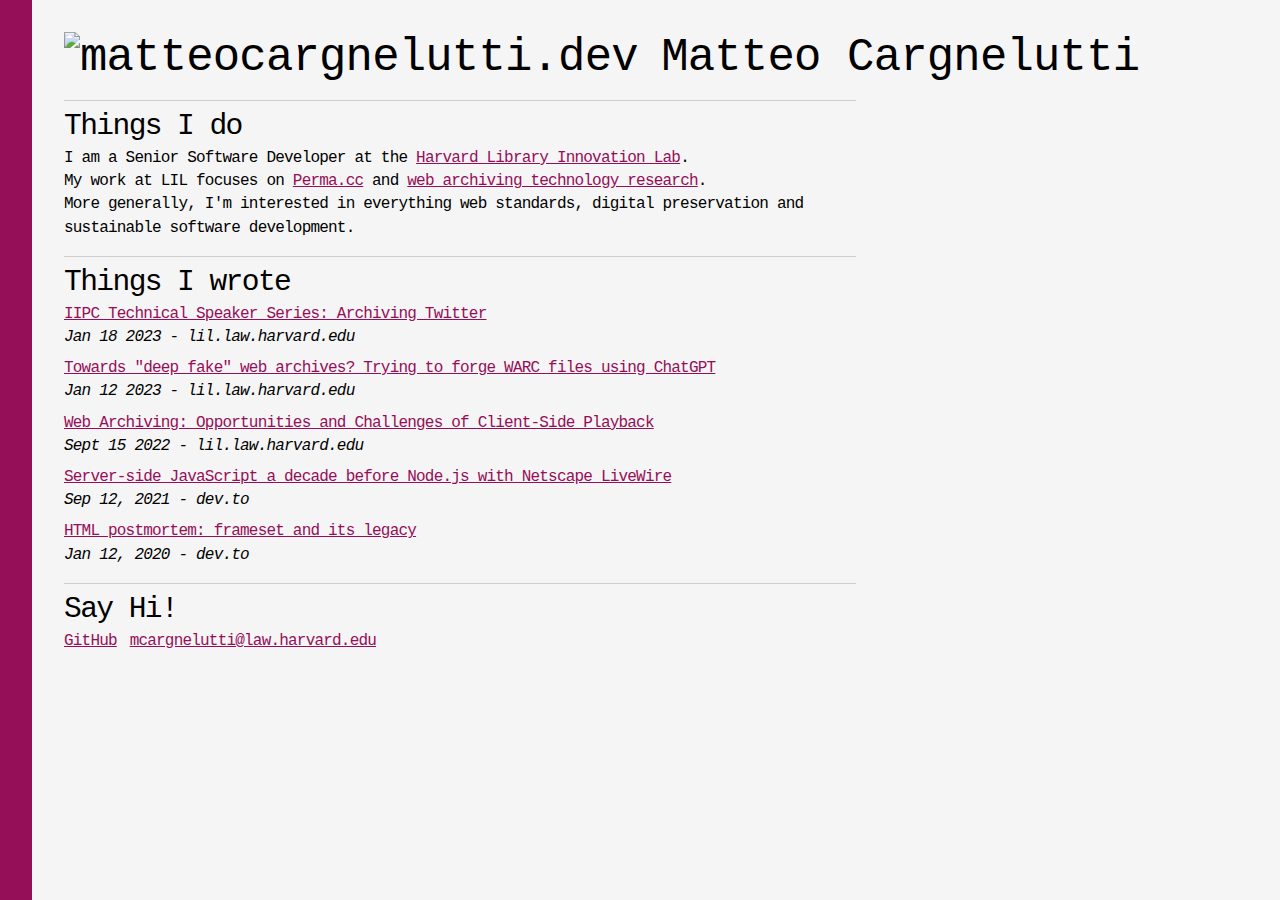
==== public/index.html @ d2f9f0ee "Update index.html" ====
<!DOCTYPE html>
<html lang="en">
  <head>
    <title>Matteo Cargnelutti is on the internet.</title>
    <meta name="description" content="Personal website - matteocargnelutti.dev" />

    <meta charset="UTF-8" />
    <meta name="viewport" content="width=device-width, initial-scale=1.0" />

    <link rel="stylesheet" href="index.css" />
  </head>

  <body>
    <main>
      <h1>
        <img src="/assets/computer.png" alt="matteocargnelutti.dev" aria-hidden="true"/>
        <span>Matteo Cargnelutti</span>
      </h1>

      <section>
        <h2>Things I do</h2>

        <p>
          I am a Senior Software Developer at the <a href="https://lil.law.harvard.edu">Harvard Library Innovation Lab</a>.<br>
          My work at LIL focuses on <a href="https://perma.cc">Perma.cc</a> and <a href="https://tools.perma.cc">web archiving technology research</a>.<br>
          More generally, I'm interested in everything web standards, digital preservation and sustainable software development.<br>
        </p>
      </section>

      <section>
        <h2>Things I wrote</h2>

        <ul>
          <li>
            <a href="https://lil.law.harvard.edu/blog/2023/01/18/thread-keeper-iipc-webinar/">
              IIPC Technical Speaker Series: Archiving Twitter
            </a><br>
            <em>Jan 18 2023 - lil.law.harvard.edu</em>
          </li>

          <li>
            <a href="https://lil.law.harvard.edu/blog/2023/01/13/chatgpt-web-archives/">
              Towards "deep fake" web archives? Trying to forge WARC files using ChatGPT
            </a><br>
            <em>Jan 12 2023 - lil.law.harvard.edu</em>
          </li>

          <li>
            <a href="https://lil.law.harvard.edu/blog/2022/09/15/opportunities-and-challenges-of-client-side-playback/">
              Web Archiving: Opportunities and Challenges of Client-Side Playback
            </a><br>
            <em>Sept 15 2022 - lil.law.harvard.edu</em>
          </li>

          <li>
            <a href="https://dev.to/macargnelutti/server-side-javascript-a-decade-before-node-js-with-netscape-livewire-l72">
              Server-side JavaScript a decade before Node.js with Netscape LiveWire
            </a><br>
            <em>Sep 12, 2021 - dev.to</em>
          </li>

          <li>
            <a href="https://dev.to/macargnelutti/html-postmortem-frameset-and-its-legacy-5h83">
              HTML postmortem: frameset and its legacy
            </a><br>
            <em>Jan 12, 2020 - dev.to</em>
          </li>
        </ul>
      </section>

      <section>
        <h2>Say Hi!</h2>

        <ul class="flat">
          <li><a href="https://github.com/matteocargnelutti">GitHub</a></li>
          <li><a href="mailto:mcargnelutti@law.harvard.edu">mcargnelutti@law.harvard.edu</a></li>
        </ul>
      </section>

    </main>
  </body>
</html>
---- public/index.css ----
* {
  padding: 0px;
  margin: 0px;
  box-sizing: border-box;
}

:root {
  --main-color: rgb(29, 29, 29);
  --main-color-: rgb(57, 57, 57);
  --main-color--: rgb(70, 70, 70);
  --main-color---: rgb(100, 100, 100);
  
  --opposite-color: rgb(245, 245, 245);
  --opposite-color-: rgb(225, 225, 225);
  --opposite-color--: rgb(205, 205, 205);

  --special-color: #950e58;
  --special-color-: rgb(85, 9, 50);
}

html {
  font-size: 16px;
  font-size: clamp(16px, 1.15vmax, 28px);
  font-family: Courier, monospace;
}

* {
  letter-spacing: -0.05rem;
}

body {
  font-size: 1rem;
  background-color: var(--special-color);
  min-height: 100vh;
  padding-left: 2rem;
}

@media (max-width: 769px) {
  body {
    padding-left: 1rem;
  }
}


a {
  color: var(--special-color);
}

a:hover {
  color: var(--special-color-);
  text-decoration: none;
}

body > main {
  padding: 2rem;
  background-color: var(--opposite-color);
  min-height: 100vh;
}

@media (max-width: 769px) {
  body > main {
    padding-left: 1.5rem;
  }
}


body > main h1, h2, h3 {
  font-weight: normal;
  margin-bottom: 0.25rem;
}

body > main h1 {
  font-size: 2.85rem;
  letter-spacing: -0.25rem;
  vertical-align: middle;
}

body > main h1 span {
  vertical-align: middle;
}

body > main h1 img {
  height: 3rem;
  vertical-align: middle;
}

@media (max-width: 769px) {
  body > main h1 {
    font-size: 2.45rem;
  }

  body > main h1 span {
    display: block;
  }
}

body > main h2 {
  font-size: 1.85rem;
  letter-spacing: -0.1rem;
  border-top: 1px solid var(--opposite-color--);
  padding-top: 0.5rem;
}

@media (max-width: 769px) {
  body > main h2 {
    padding-top: 1rem;
  }
}

body > main section {
  max-width: 82.5ch;
  margin-top: 1rem;
}

body > main p {
  line-height: 1.45rem;
  text-align: left;
}

body > main ul {
  list-style-position: inside;
  list-style-type: none;
}

body > main ul.flat li {
  display: inline;
  padding-right: 0.25rem;
}

body > main ul li {
  margin-bottom: 0.5rem;
  line-height: 1.45rem;
}
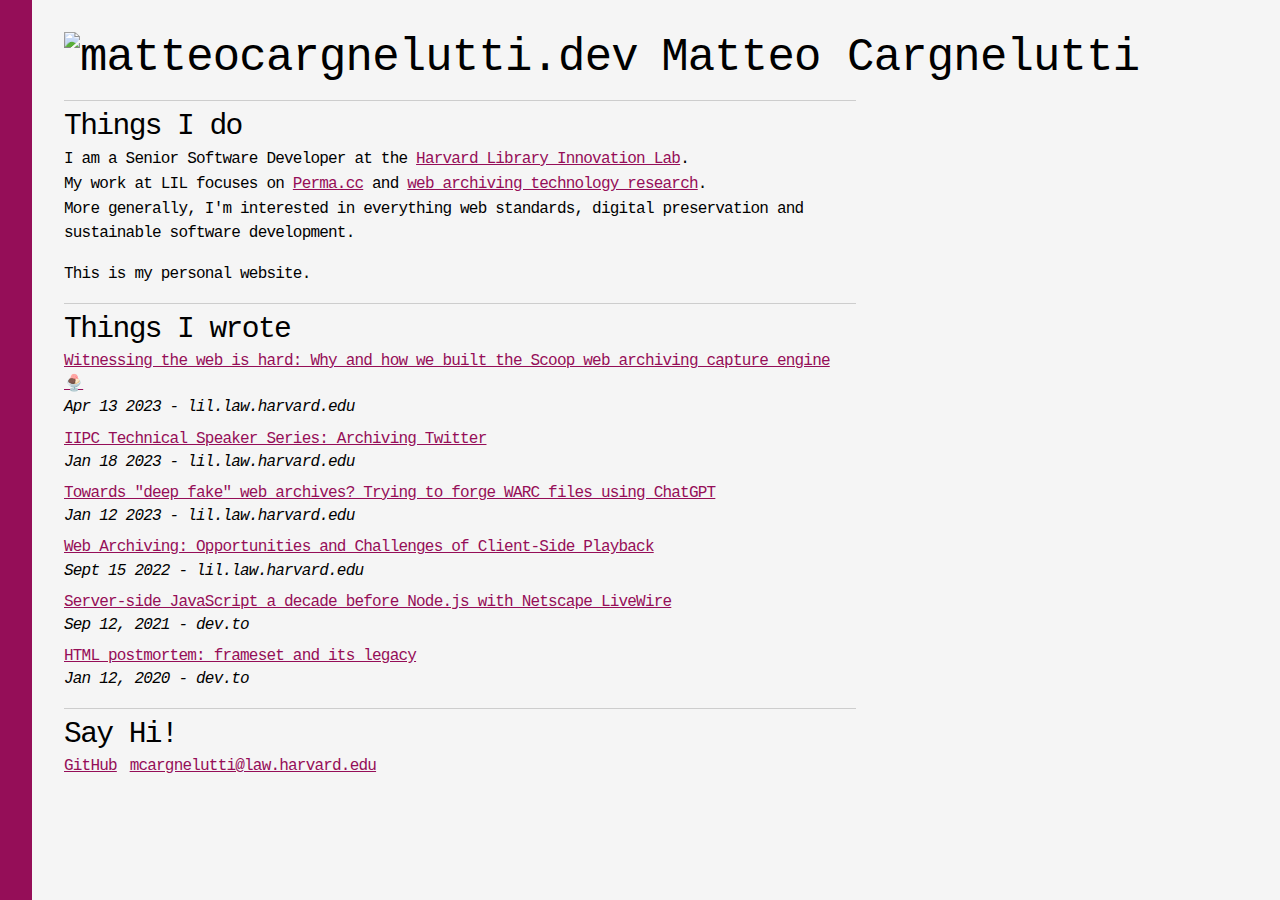
==== commit 4f117c5d: "Blog update" ====
--- a/public/index.html
+++ b/public/index.html
@@ -8,6 +8,8 @@
     <meta name="viewport" content="width=device-width, initial-scale=1.0" />
 
     <link rel="stylesheet" href="index.css" />
+
+    <link rel="icon" href="/assets/computer.png"/>
   </head>
 
   <body>
@@ -25,12 +27,21 @@
           My work at LIL focuses on <a href="https://perma.cc">Perma.cc</a> and <a href="https://tools.perma.cc">web archiving technology research</a>.<br>
           More generally, I'm interested in everything web standards, digital preservation and sustainable software development.<br>
         </p>
+
+        <p>This is my personal website.</p>
       </section>
 
       <section>
         <h2>Things I wrote</h2>
 
         <ul>
+          <li>
+            <a href="https://lil.law.harvard.edu/blog/2023/04/13/scoop-witnessing-the-web/">
+              Witnessing the web is hard: Why and how we built the Scoop web archiving capture engine 🍨
+            </a><br>
+            <em>Apr 13 2023 - lil.law.harvard.edu</em>
+          </li>
+
           <li>
             <a href="https://lil.law.harvard.edu/blog/2023/01/18/thread-keeper-iipc-webinar/">
               IIPC Technical Speaker Series: Archiving Twitter
--- a/public/index.css
+++ b/public/index.css
@@ -20,7 +20,7 @@
 
 html {
   font-size: 16px;
-  font-size: clamp(16px, 1.15vmax, 28px);
+  font-size: clamp(16px, 1.125vmax, 28px);
   font-family: Courier, monospace;
 }
 
@@ -113,8 +113,9 @@
 }
 
 body > main p {
-  line-height: 1.45rem;
+  line-height: 1.55rem;
   text-align: left;
+  margin-bottom: 1rem;
 }
 
 body > main ul {
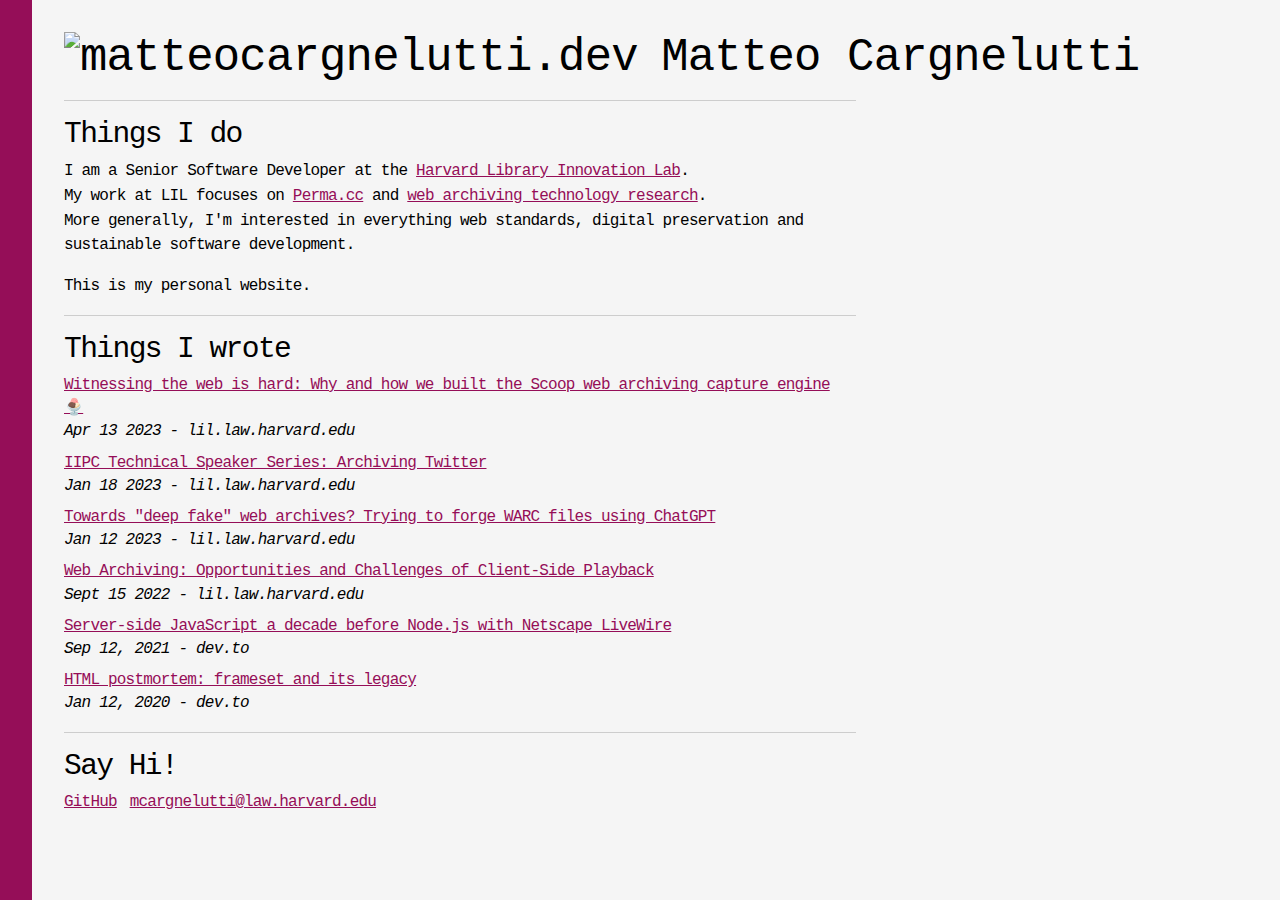
==== commit 032a1c5c: "Test" ====
--- a/public/index.css
+++ b/public/index.css
@@ -24,6 +24,13 @@
   font-family: Courier, monospace;
 }
 
+@media (max-width: 421px) {
+  html {
+    font-size: 19px;
+  }
+}
+
+
 * {
   letter-spacing: -0.05rem;
 }
@@ -35,12 +42,13 @@
   padding-left: 2rem;
 }
 
-@media (max-width: 769px) {
+@media (max-width: 421px) {
   body {
-    padding-left: 1rem;
+    padding-left: unset;
+    border-top: 1rem solid var(--special-color);
+    border-bottom: 1rem solid var(--special-color);
   }
 }
-
 
 a {
   color: var(--special-color);
@@ -57,16 +65,15 @@
   min-height: 100vh;
 }
 
-@media (max-width: 769px) {
+@media (max-width: 421px) {
   body > main {
-    padding-left: 1.5rem;
+    padding: 1rem;
   }
 }
 
-
 body > main h1, h2, h3 {
   font-weight: normal;
-  margin-bottom: 0.25rem;
+  margin-bottom: 0.5rem;
 }
 
 body > main h1 {
@@ -80,17 +87,18 @@
 }
 
 body > main h1 img {
-  height: 3rem;
+  height: 2.75rem;
   vertical-align: middle;
 }
 
-@media (max-width: 769px) {
+@media (max-width: 421px) {
   body > main h1 {
-    font-size: 2.45rem;
+    font-size: 2.35rem;
   }
 
   body > main h1 span {
     display: block;
+    margin-top: 0.5rem;
   }
 }
 
@@ -98,10 +106,10 @@
   font-size: 1.85rem;
   letter-spacing: -0.1rem;
   border-top: 1px solid var(--opposite-color--);
-  padding-top: 0.5rem;
+  padding-top: 1rem;
 }
 
-@media (max-width: 769px) {
+@media (max-width: 421px) {
   body > main h2 {
     padding-top: 1rem;
   }
@@ -132,3 +140,10 @@
   margin-bottom: 0.5rem;
   line-height: 1.45rem;
 }
+
+@media (max-width: 421px) {
+  body > main ul:not(.flat) li a {
+    text-decoration: none;
+    /*font-weight: bold;*/
+  }
+}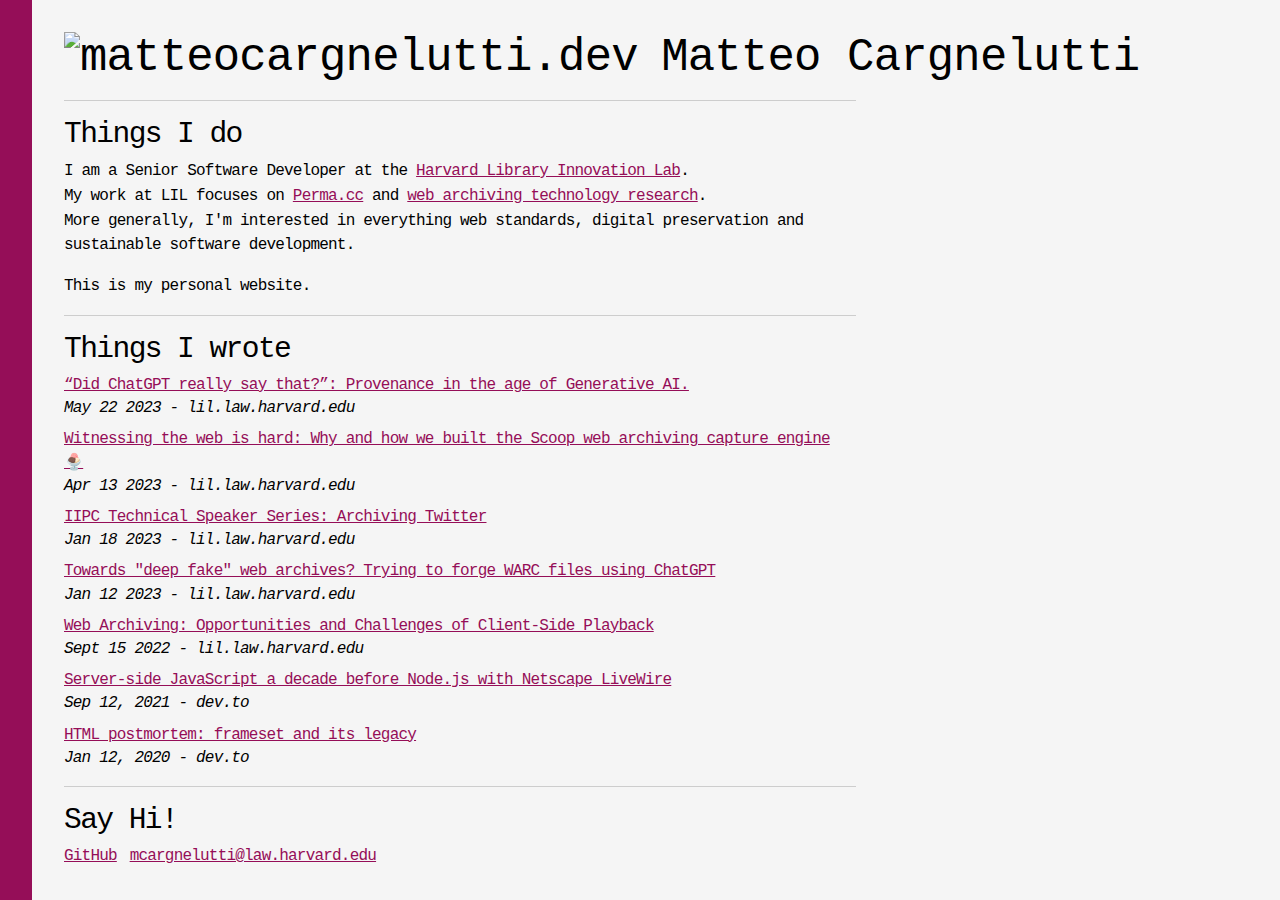
==== commit 2b570b9d: "Provenance in the age of generative AI blogpost" ====
--- a/public/index.html
+++ b/public/index.html
@@ -35,6 +35,13 @@
         <h2>Things I wrote</h2>
 
         <ul>
+          <li>
+            <a href="https://lil.law.harvard.edu/blog/2023/05/22/provenance-in-the-age-of-generative-ai/">
+              “Did ChatGPT really say that?”: Provenance in the age of Generative AI.
+            </a><br>
+            <em>May 22 2023 - lil.law.harvard.edu</em>
+          </li>
+
           <li>
             <a href="https://lil.law.harvard.edu/blog/2023/04/13/scoop-witnessing-the-web/">
               Witnessing the web is hard: Why and how we built the Scoop web archiving capture engine 🍨
--- a/public/index.css
+++ b/public/index.css
@@ -142,8 +142,13 @@
 }
 
 @media (max-width: 421px) {
-  body > main ul:not(.flat) li a {
+  body a {
     text-decoration: none;
-    /*font-weight: bold;*/
+    font-weight: bold;
+  }
+
+  body > main ul li {
+    margin-bottom: 1rem;
+    line-height: 1.45rem;
   }
 }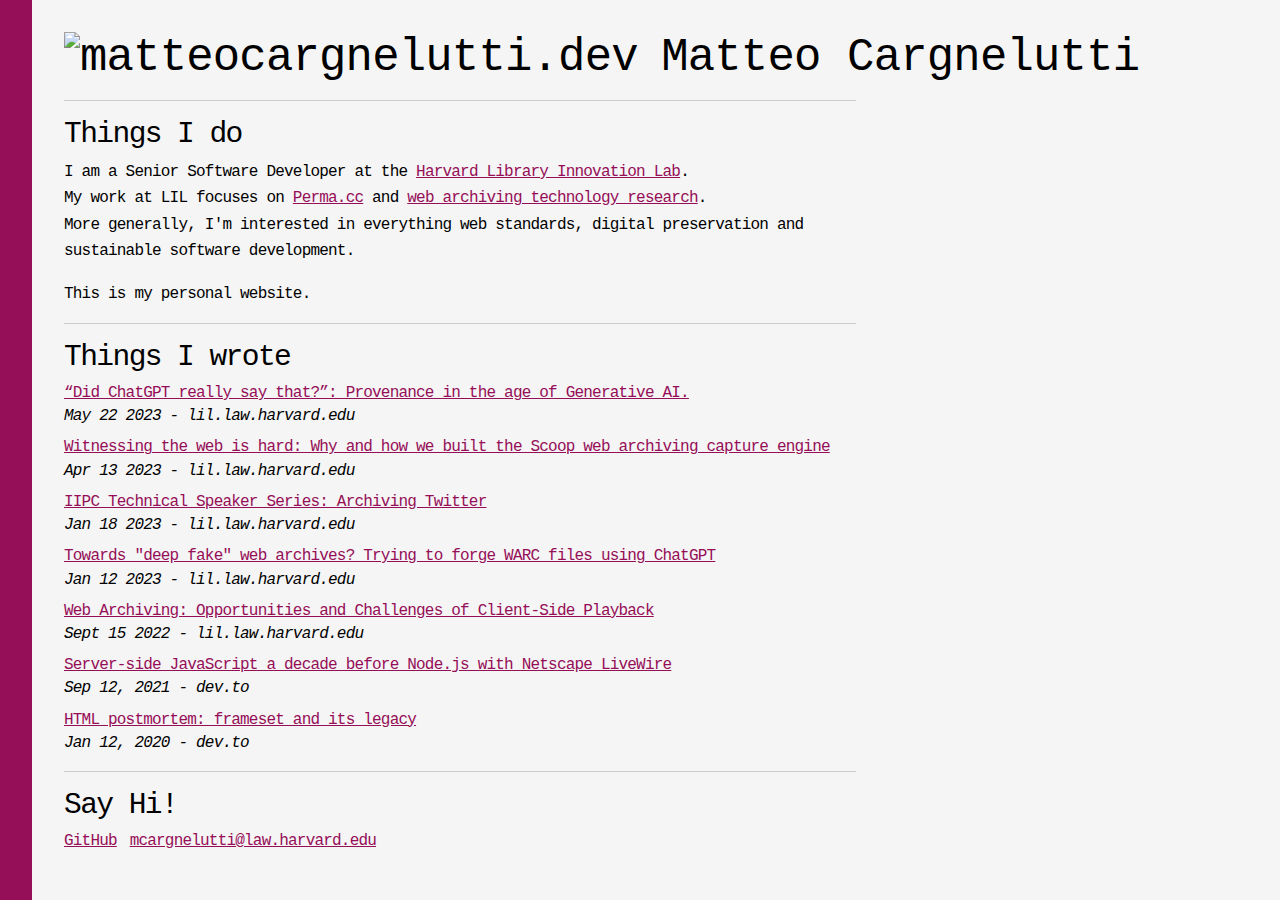
==== commit 45d04635: "Minor edits" ====
--- a/public/index.html
+++ b/public/index.html
@@ -44,7 +44,7 @@
 
           <li>
             <a href="https://lil.law.harvard.edu/blog/2023/04/13/scoop-witnessing-the-web/">
-              Witnessing the web is hard: Why and how we built the Scoop web archiving capture engine 🍨
+              Witnessing the web is hard: Why and how we built the Scoop web archiving capture engine
             </a><br>
             <em>Apr 13 2023 - lil.law.harvard.edu</em>
           </li>
--- a/public/index.css
+++ b/public/index.css
@@ -20,7 +20,7 @@
 
 html {
   font-size: 16px;
-  font-size: clamp(16px, 1.125vmax, 28px);
+  font-size: clamp(16px, 1.115vmax, 26px);
   font-family: Courier, monospace;
 }
 
@@ -121,7 +121,7 @@
 }
 
 body > main p {
-  line-height: 1.55rem;
+  line-height: 1.65rem;
   text-align: left;
   margin-bottom: 1rem;
 }
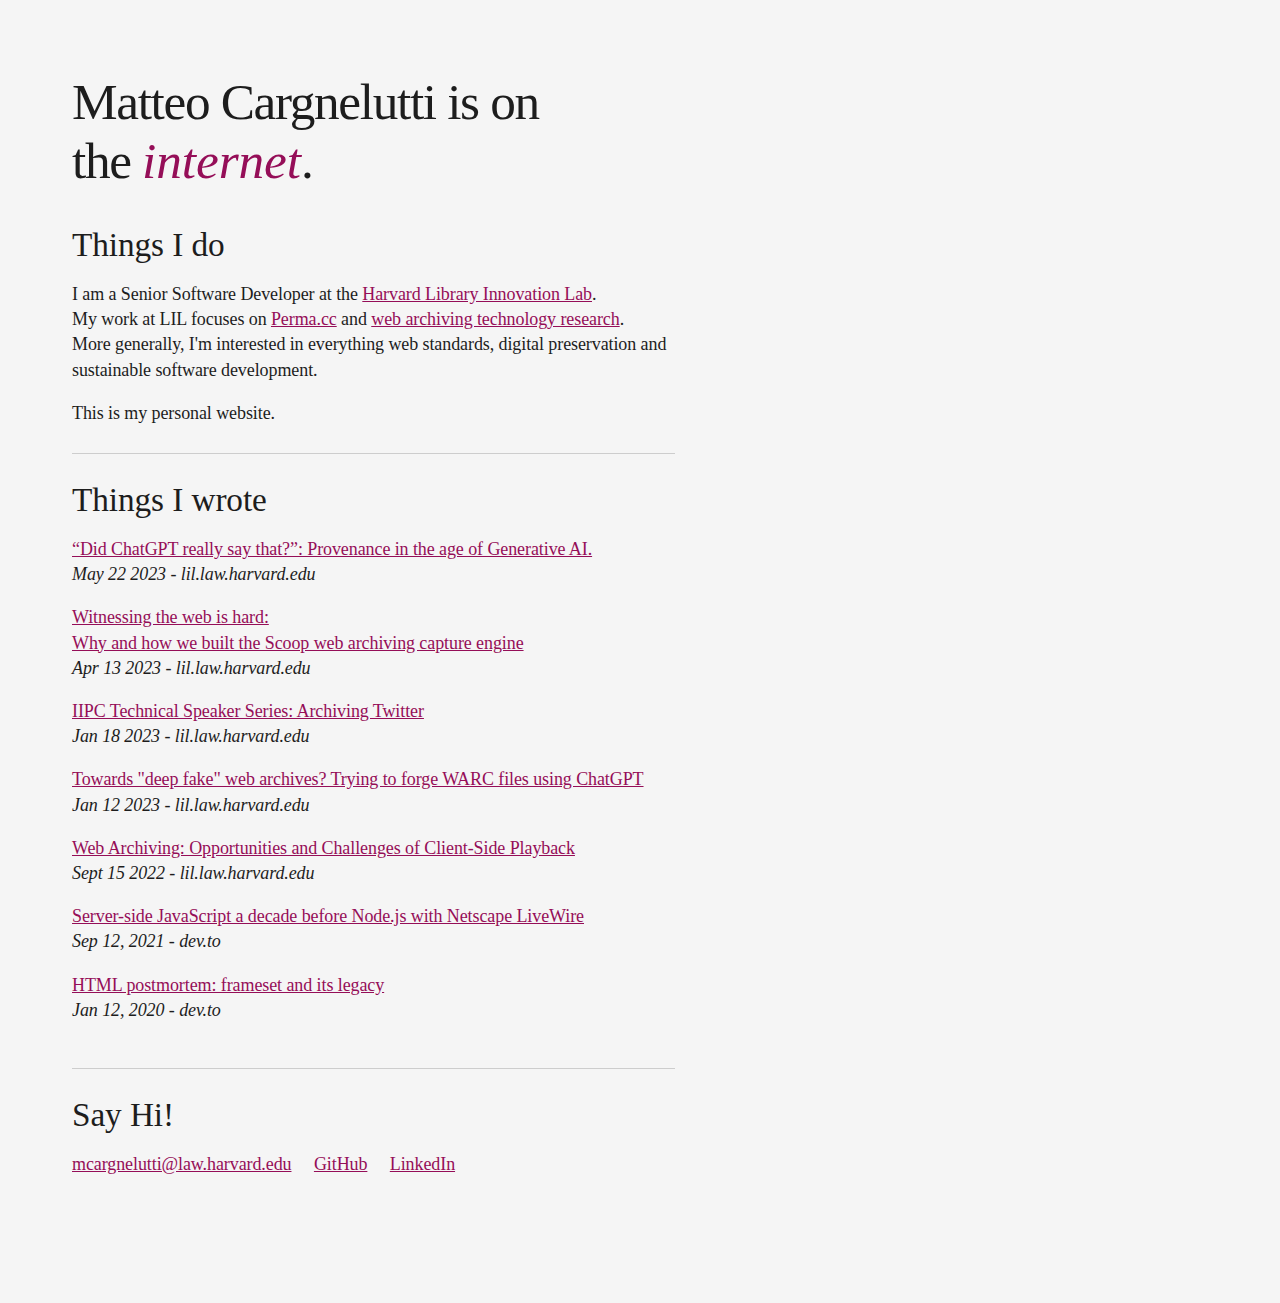
==== commit 952b96c3: "Redesign" ====
--- a/public/index.html
+++ b/public/index.html
@@ -9,15 +9,12 @@
 
     <link rel="stylesheet" href="index.css" />
 
-    <link rel="icon" href="/assets/computer.png"/>
+    <link rel="icon" href="data:image/svg+xml,<svg xmlns=%22http://www.w3.org/2000/svg%22 viewBox=%220 0 100 100%22><text y=%22.9em%22 font-size=%2290%22>👋</text></svg>">
   </head>
 
   <body>
     <main>
-      <h1>
-        <img src="/assets/computer.png" alt="matteocargnelutti.dev" aria-hidden="true"/>
-        <span>Matteo Cargnelutti</span>
-      </h1>
+      <h1>Matteo Cargnelutti is on <br class="desktop-only">the <em>internet</em>.</h1>
 
       <section>
         <h2>Things I do</h2>
@@ -36,51 +33,37 @@
 
         <ul>
           <li>
-            <a href="https://lil.law.harvard.edu/blog/2023/05/22/provenance-in-the-age-of-generative-ai/">
-              “Did ChatGPT really say that?”: Provenance in the age of Generative AI.
-            </a><br>
+            <a href="https://lil.law.harvard.edu/blog/2023/05/22/provenance-in-the-age-of-generative-ai/">“Did ChatGPT really say that?”: Provenance in the age of Generative AI.</a><br>
             <em>May 22 2023 - lil.law.harvard.edu</em>
           </li>
 
           <li>
-            <a href="https://lil.law.harvard.edu/blog/2023/04/13/scoop-witnessing-the-web/">
-              Witnessing the web is hard: Why and how we built the Scoop web archiving capture engine
-            </a><br>
+            <a href="https://lil.law.harvard.edu/blog/2023/04/13/scoop-witnessing-the-web/">Witnessing the web is hard: <br class="desktop-only">Why and how we built the Scoop web archiving capture engine</a><br>
             <em>Apr 13 2023 - lil.law.harvard.edu</em>
           </li>
 
           <li>
-            <a href="https://lil.law.harvard.edu/blog/2023/01/18/thread-keeper-iipc-webinar/">
-              IIPC Technical Speaker Series: Archiving Twitter
-            </a><br>
+            <a href="https://lil.law.harvard.edu/blog/2023/01/18/thread-keeper-iipc-webinar/">IIPC Technical Speaker Series: Archiving Twitter</a><br>
             <em>Jan 18 2023 - lil.law.harvard.edu</em>
           </li>
 
           <li>
-            <a href="https://lil.law.harvard.edu/blog/2023/01/13/chatgpt-web-archives/">
-              Towards "deep fake" web archives? Trying to forge WARC files using ChatGPT
-            </a><br>
+            <a href="https://lil.law.harvard.edu/blog/2023/01/13/chatgpt-web-archives/">Towards "deep fake" web archives? Trying to forge WARC files using ChatGPT</a><br>
             <em>Jan 12 2023 - lil.law.harvard.edu</em>
           </li>
 
           <li>
-            <a href="https://lil.law.harvard.edu/blog/2022/09/15/opportunities-and-challenges-of-client-side-playback/">
-              Web Archiving: Opportunities and Challenges of Client-Side Playback
-            </a><br>
+            <a href="https://lil.law.harvard.edu/blog/2022/09/15/opportunities-and-challenges-of-client-side-playback/">Web Archiving: Opportunities and Challenges of Client-Side Playback</a><br>
             <em>Sept 15 2022 - lil.law.harvard.edu</em>
           </li>
 
           <li>
-            <a href="https://dev.to/macargnelutti/server-side-javascript-a-decade-before-node-js-with-netscape-livewire-l72">
-              Server-side JavaScript a decade before Node.js with Netscape LiveWire
-            </a><br>
+            <a href="https://dev.to/macargnelutti/server-side-javascript-a-decade-before-node-js-with-netscape-livewire-l72">Server-side JavaScript a decade before Node.js with Netscape LiveWire</a><br>
             <em>Sep 12, 2021 - dev.to</em>
           </li>
 
           <li>
-            <a href="https://dev.to/macargnelutti/html-postmortem-frameset-and-its-legacy-5h83">
-              HTML postmortem: frameset and its legacy
-            </a><br>
+            <a href="https://dev.to/macargnelutti/html-postmortem-frameset-and-its-legacy-5h83">HTML postmortem: frameset and its legacy</a><br>
             <em>Jan 12, 2020 - dev.to</em>
           </li>
         </ul>
@@ -90,8 +73,9 @@
         <h2>Say Hi!</h2>
 
         <ul class="flat">
+          <li><a href="mailto:mcargnelutti@law.harvard.edu">mcargnelutti@law.harvard.edu</a></li>
           <li><a href="https://github.com/matteocargnelutti">GitHub</a></li>
-          <li><a href="mailto:mcargnelutti@law.harvard.edu">mcargnelutti@law.harvard.edu</a></li>
+          <li><a href="https://www.linkedin.com/in/matteo-cargnelutti">LinkedIn</a></li>
         </ul>
       </section>
 
--- a/public/index.css
+++ b/public/index.css
@@ -19,9 +19,10 @@
 }
 
 html {
-  font-size: 16px;
-  font-size: clamp(16px, 1.115vmax, 26px);
-  font-family: Courier, monospace;
+  font-size: 18px;
+  font-size: clamp(18px, 1.20vmax, 26px);
+  font-family: Garamond, serif;
+  color: var(--main-color);
 }
 
 @media (max-width: 421px) {
@@ -30,14 +31,13 @@
   }
 }
 
-
 * {
-  letter-spacing: -0.05rem;
+  letter-spacing: -0.005rem;
 }
 
 body {
   font-size: 1rem;
-  background-color: var(--special-color);
+  background-color: var(--opposite-color);
   min-height: 100vh;
   padding-left: 2rem;
 }
@@ -59,15 +59,23 @@
   text-decoration: none;
 }
 
+@media (max-width: 769px) {
+  .desktop-only {
+    display: none;
+  }
+}
+
 body > main {
   padding: 2rem;
-  background-color: var(--opposite-color);
+  padding-top: 4rem;
   min-height: 100vh;
+  max-width: 75ch;
 }
 
 @media (max-width: 421px) {
   body > main {
     padding: 1rem;
+    padding-top: 3rem;
   }
 }
 
@@ -78,77 +86,70 @@
 
 body > main h1 {
   font-size: 2.85rem;
-  letter-spacing: -0.25rem;
+  letter-spacing: -0.075rem;
   vertical-align: middle;
-}
-
-body > main h1 span {
-  vertical-align: middle;
-}
-
-body > main h1 img {
-  height: 2.75rem;
-  vertical-align: middle;
+  margin-bottom: 2rem;
 }
 
 @media (max-width: 421px) {
   body > main h1 {
     font-size: 2.35rem;
-  }
-
-  body > main h1 span {
-    display: block;
-    margin-top: 0.5rem;
+    margin-bottom: 3rem;
   }
 }
 
-body > main h2 {
+body > main h1 em {
+  color: var(--special-color);
+}
+
+body > main section {
+  margin-bottom: 1.5rem;
+  padding-bottom: 1.5rem;
+  border-bottom: 1px solid var(--opposite-color--);
+}
+
+body > main section:last-of-type {
+  border-bottom: 0px;
+}
+
+body > main section h2 {
   font-size: 1.85rem;
-  letter-spacing: -0.1rem;
-  border-top: 1px solid var(--opposite-color--);
-  padding-top: 1rem;
+  margin-bottom: 1rem;
 }
 
 @media (max-width: 421px) {
-  body > main h2 {
-    padding-top: 1rem;
+  body > main section h2 {
+    font-size: 1.65rem;
   }
 }
 
-body > main section {
-  max-width: 82.5ch;
-  margin-top: 1rem;
-}
-
-body > main p {
-  line-height: 1.65rem;
-  text-align: left;
+body > main section p {
+  line-height: 1.4rem;
   margin-bottom: 1rem;
 }
 
-body > main ul {
+body > main section p:last-of-type {
+  margin-bottom: 0rem;
+}
+
+body > main section ul {
+  line-height: 1.4rem;
+  margin-bottom: 1rem;
   list-style-position: inside;
   list-style-type: none;
 }
 
-body > main ul.flat li {
-  display: inline;
-  padding-right: 0.25rem;
+body > main section ul li {
+  margin-bottom: 1rem;
 }
 
-body > main ul li {
-  margin-bottom: 0.5rem;
-  line-height: 1.45rem;
+body > main section ul.flat li {
+  display: inline-block;
+  padding-right: 1rem;
 }
 
 @media (max-width: 421px) {
-  body a {
-    text-decoration: none;
-    font-weight: bold;
+  body > main section ul.flat li {
+    display: block;
   }
-
-  body > main ul li {
-    margin-bottom: 1rem;
-    line-height: 1.45rem;
-  }
-}+}
